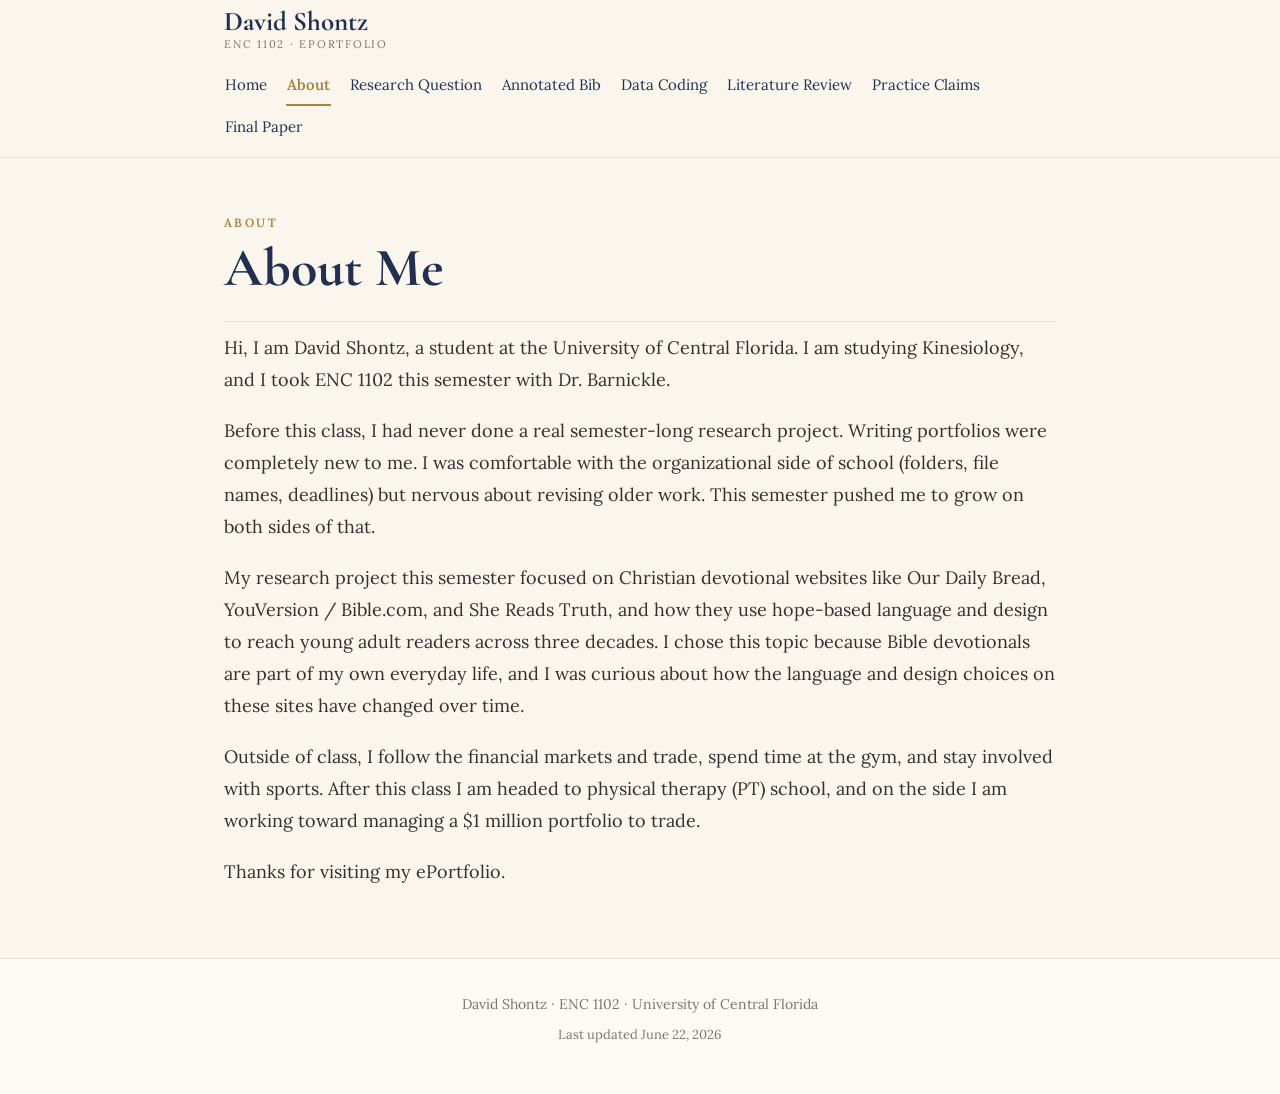
==== about.html @ 91d4ec8f "Update display name to David Shontz Co-Authored-By: Claude Opus 4.8 <noreply@anthropic.com>" ====
<!DOCTYPE html>
<html lang="en">
<head>
<meta charset="utf-8">
<meta name="viewport" content="width=device-width, initial-scale=1">
<title>About &middot; David Shontz ePortfolio</title>
<meta name="description" content="David Shontz ENC 1102 ePortfolio, University of Central Florida.">
<link rel="preconnect" href="https://fonts.googleapis.com">
<link rel="preconnect" href="https://fonts.gstatic.com" crossorigin>
<link href="https://fonts.googleapis.com/css2?family=Cormorant+Garamond:wght@500;600;700&family=Lora:ital,wght@0,400;0,500;0,600;1,400&display=swap" rel="stylesheet">
<link rel="stylesheet" href="styles.css">
</head>
<body>
<header class="site">
  <div class="wrap bar">
    <a class="brand" href="index.html">David&nbsp;Shontz<span>ENC 1102 &middot; ePortfolio</span></a>
    <nav><a href="index.html">Home</a>
      <a href="about.html" class="active">About</a>
      <a href="research-question.html">Research Question</a>
      <a href="annotated-bibliography.html">Annotated Bib</a>
      <a href="data-coding.html">Data Coding</a>
      <a href="literature-review.html">Literature Review</a>
      <a href="practice-claims.html">Practice Claims</a>
      <a href="final-paper.html">Final Paper</a></nav>
  </div>
</header>
<main class="wrap">

<section class="hero">
  <p class="eyebrow">About</p>
  <h1>About Me</h1>
</section>
<section>
  <p>Hi, I am David Shontz, a student at the University of Central Florida. I am studying Kinesiology, and I took ENC 1102 this semester with Dr. Barnickle.</p>
  <p>Before this class, I had never done a real semester-long research project. Writing portfolios were completely new to me. I was comfortable with the organizational side of school (folders, file names, deadlines) but nervous about revising older work. This semester pushed me to grow on both sides of that.</p>
  <p>My research project this semester focused on Christian devotional websites like Our Daily Bread, YouVersion / Bible.com, and She Reads Truth, and how they use hope-based language and design to reach young adult readers across three decades. I chose this topic because Bible devotionals are part of my own everyday life, and I was curious about how the language and design choices on these sites have changed over time.</p>
  <p>Outside of class, I follow the financial markets and trade, spend time at the gym, and stay involved with sports. After this class I am headed to physical therapy (PT) school, and on the side I am working toward managing a $1 million portfolio to trade.</p>
  <p>Thanks for visiting my ePortfolio.</p>
</section>

</main>
<footer class="site-footer">
  <div class="wrap">
    <p>David Shontz &middot; ENC 1102 &middot; University of Central Florida</p>
    <p class="updated">Last updated June 22, 2026</p>
  </div>
</footer>
</body>
</html>
---- styles.css ----
:root{
  --bg:#FAF6EE;          /* soft cream */
  --surface:#FFFFFF;
  --ink:#33312E;
  --navy:#22304F;        /* deep navy headings */
  --navy-deep:#1A2540;
  --gold:#A9823F;        /* muted gold accent */
  --muted:#7A756C;
  --border:#E7E0D2;      /* light grey/tan */
  --maxw:880px;
}
*{box-sizing:border-box}
html{scroll-behavior:smooth}
body{margin:0;background:var(--bg);color:var(--ink);
  font-family:Lora,Georgia,'Times New Roman',serif;
  font-size:18px;line-height:1.78;-webkit-font-smoothing:antialiased}
.wrap{max-width:var(--maxw);margin:0 auto;padding:0 24px}

header.site{position:sticky;top:0;z-index:50;
  background:rgba(250,246,238,.94);backdrop-filter:saturate(120%) blur(6px);
  border-bottom:1px solid var(--border)}
.bar{display:flex;align-items:center;justify-content:space-between;gap:16px;
  min-height:70px;flex-wrap:wrap;padding-top:8px;padding-bottom:8px}
.brand{display:flex;flex-direction:column;text-decoration:none;color:var(--navy);
  font-family:'Cormorant Garamond',serif;font-weight:700;font-size:27px;line-height:1.02}
.brand span{font-family:Lora,serif;font-weight:400;font-size:11px;letter-spacing:.16em;
  text-transform:uppercase;color:var(--muted);margin-top:3px}
nav{display:flex;flex-wrap:wrap;gap:2px 18px}
nav a{text-decoration:none;color:var(--navy);font-size:15px;padding:6px 1px;
  border-bottom:2px solid transparent;transition:color .15s,border-color .15s}
nav a:hover{color:var(--gold)}
nav a.active{color:var(--gold);border-bottom-color:var(--gold);font-weight:600}

h1{font-family:'Cormorant Garamond',serif;color:var(--navy);font-weight:700;
  font-size:clamp(34px,6vw,54px);line-height:1.06;margin:.1em 0 .12em}
h2{font-family:'Cormorant Garamond',serif;color:var(--navy);font-weight:600;
  font-size:clamp(25px,4vw,34px);margin:1.5em 0 .35em}
h3{font-family:Lora,serif;color:var(--navy);font-weight:600;font-size:21px;margin:1.1em 0 .25em}
p{margin:.5em 0 1.05em}
a{color:var(--gold)}

.hero{padding:54px 0 18px;border-bottom:1px solid var(--border);margin-bottom:10px}
.eyebrow{font-size:12px;letter-spacing:.2em;text-transform:uppercase;color:var(--gold);
  font-weight:600;margin:0 0 .4em}
.lede{font-size:20px;color:var(--ink)}

.section-label{font-size:12px;letter-spacing:.18em;text-transform:uppercase;
  color:var(--gold);font-weight:600;margin:1.4em 0 .2em}

.outcomes h2{margin-top:.6em}
.outcome{background:var(--surface);border:1px solid var(--border);
  border-left:4px solid var(--gold);border-radius:12px;padding:6px 24px 14px;margin:16px 0;
  box-shadow:0 1px 2px rgba(34,48,79,.04)}

.outcome-tags{display:inline-block;font-size:14px;color:var(--muted);background:var(--surface);
  border:1px solid var(--border);border-radius:999px;padding:6px 16px;margin:.2em 0 1.1em}

.callout{background:#F4ECD9;border-left:4px solid var(--navy);border-radius:12px;
  padding:20px 24px;margin:16px 0;font-family:'Cormorant Garamond',serif;
  font-size:23px;line-height:1.35;color:var(--navy)}

.artifacts{margin-top:1.5em}
.files{list-style:none;padding:0;margin:.3em 0 0;display:flex;flex-direction:column;gap:13px}
.files li{display:flex;align-items:center;gap:14px;flex-wrap:wrap}
.btn{display:inline-flex;align-items:center;gap:6px;text-decoration:none;
  background:var(--navy);color:#FBF7EF;font-size:15px;font-weight:600;
  padding:11px 18px;border-radius:9px;border:1px solid var(--navy-deep);transition:.15s}
.btn:hover{background:var(--gold);border-color:var(--gold);color:#fff}
.file-note{color:var(--muted);font-size:15px}

.reflect{display:grid;grid-template-columns:1fr 1fr;gap:16px;margin-top:1.5em}
.reflect .box{background:var(--surface);border:1px solid var(--border);
  border-radius:12px;padding:8px 22px 16px;box-shadow:0 1px 2px rgba(34,48,79,.04)}
.reflect h3{margin:.9em 0 .3em;font-family:Lora,serif;font-size:14px;letter-spacing:.05em;
  text-transform:uppercase;color:var(--gold)}
@media(max-width:640px){.reflect{grid-template-columns:1fr}}

section{margin-bottom:10px}
.site-footer{margin-top:70px;border-top:1px solid var(--border);background:rgba(255,255,255,.45)}
.site-footer .wrap{padding-top:26px;padding-bottom:34px;text-align:center;
  color:var(--muted);font-size:14px}
.site-footer .updated{font-size:13px;margin-top:-8px}
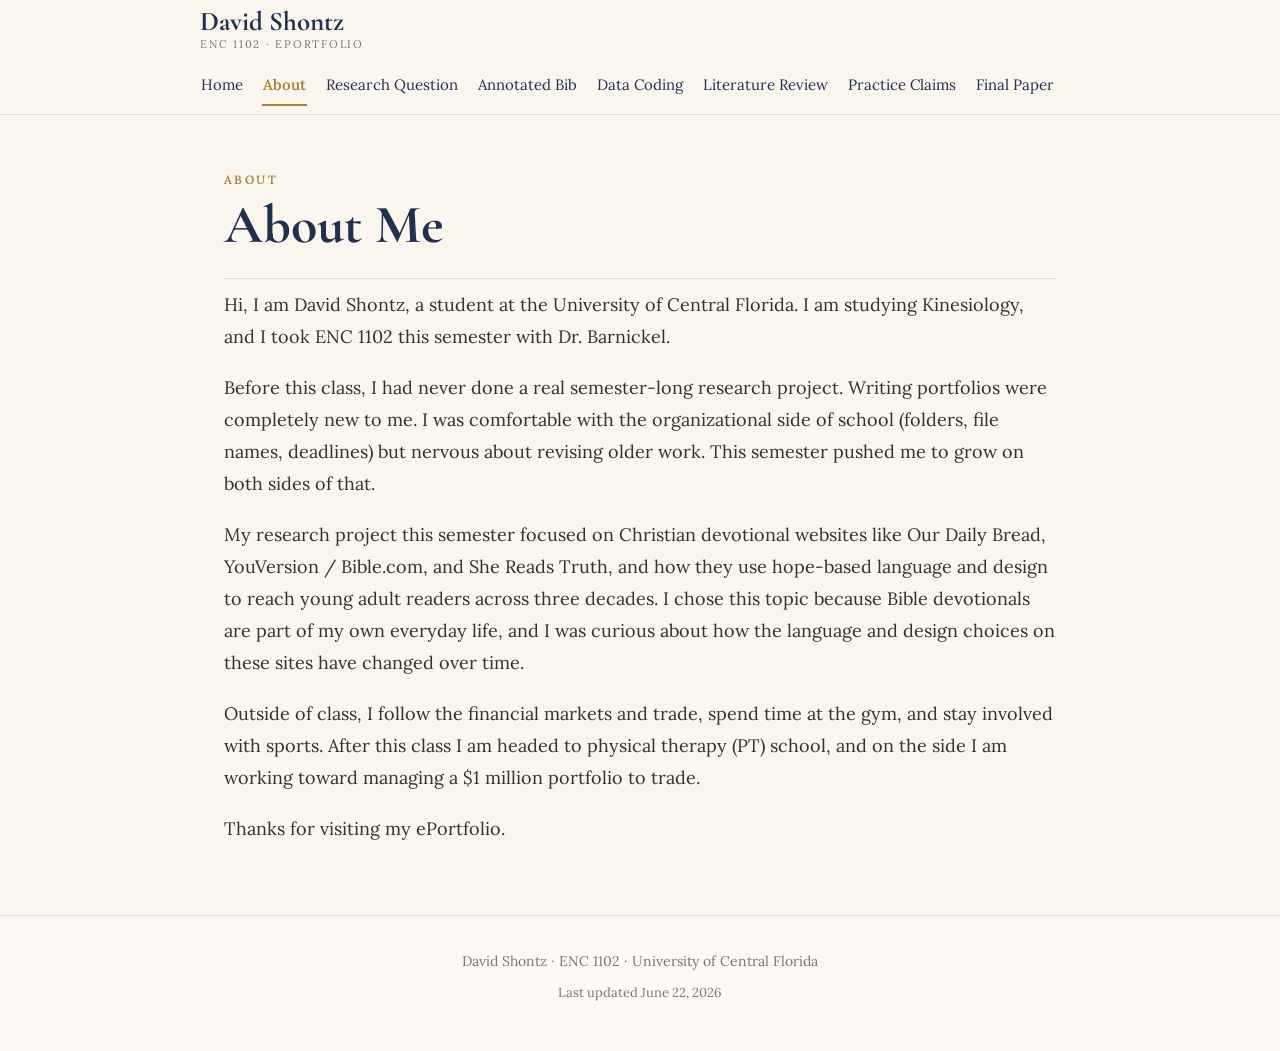
==== commit 8495ac60: "Add real instructor feedback (images + quotes), correct revision notes, three-part evidence structur" ====
--- a/about.html
+++ b/about.html
@@ -31,7 +31,7 @@
   <h1>About Me</h1>
 </section>
 <section>
-  <p>Hi, I am David Shontz, a student at the University of Central Florida. I am studying Kinesiology, and I took ENC 1102 this semester with Dr. Barnickle.</p>
+  <p>Hi, I am David Shontz, a student at the University of Central Florida. I am studying Kinesiology, and I took ENC 1102 this semester with Dr. Barnickel.</p>
   <p>Before this class, I had never done a real semester-long research project. Writing portfolios were completely new to me. I was comfortable with the organizational side of school (folders, file names, deadlines) but nervous about revising older work. This semester pushed me to grow on both sides of that.</p>
   <p>My research project this semester focused on Christian devotional websites like Our Daily Bread, YouVersion / Bible.com, and She Reads Truth, and how they use hope-based language and design to reach young adult readers across three decades. I chose this topic because Bible devotionals are part of my own everyday life, and I was curious about how the language and design choices on these sites have changed over time.</p>
   <p>Outside of class, I follow the financial markets and trade, spend time at the gym, and stay involved with sports. After this class I am headed to physical therapy (PT) school, and on the side I am working toward managing a $1 million portfolio to trade.</p>
--- a/styles.css
+++ b/styles.css
@@ -1,82 +1,49 @@
 :root{
-  --bg:#FAF6EE;          /* soft cream */
-  --surface:#FFFFFF;
-  --ink:#33312E;
-  --navy:#22304F;        /* deep navy headings */
-  --navy-deep:#1A2540;
-  --gold:#A9823F;        /* muted gold accent */
-  --muted:#7A756C;
-  --border:#E7E0D2;      /* light grey/tan */
-  --maxw:880px;
+  --bg:#FAF6EE; --surface:#FFFFFF; --ink:#33312E;
+  --navy:#22304F; --navy-deep:#1A2540; --gold:#A9823F;
+  --muted:#7A756C; --border:#E7E0D2; --maxw:880px;
 }
 *{box-sizing:border-box}
 html{scroll-behavior:smooth}
 body{margin:0;background:var(--bg);color:var(--ink);
-  font-family:Lora,Georgia,'Times New Roman',serif;
-  font-size:18px;line-height:1.78;-webkit-font-smoothing:antialiased}
+  font-family:Lora,Georgia,'Times New Roman',serif;font-size:18px;line-height:1.78;-webkit-font-smoothing:antialiased}
 .wrap{max-width:var(--maxw);margin:0 auto;padding:0 24px}
-
-header.site{position:sticky;top:0;z-index:50;
-  background:rgba(250,246,238,.94);backdrop-filter:saturate(120%) blur(6px);
-  border-bottom:1px solid var(--border)}
-.bar{display:flex;align-items:center;justify-content:space-between;gap:16px;
-  min-height:70px;flex-wrap:wrap;padding-top:8px;padding-bottom:8px}
+header.site{position:sticky;top:0;z-index:50;background:rgba(250,246,238,.94);
+  backdrop-filter:saturate(120%) blur(6px);border-bottom:1px solid var(--border)}
+.bar{display:flex;align-items:center;justify-content:space-between;gap:16px;min-height:70px;flex-wrap:wrap;padding:8px 0}
 .brand{display:flex;flex-direction:column;text-decoration:none;color:var(--navy);
   font-family:'Cormorant Garamond',serif;font-weight:700;font-size:27px;line-height:1.02}
-.brand span{font-family:Lora,serif;font-weight:400;font-size:11px;letter-spacing:.16em;
-  text-transform:uppercase;color:var(--muted);margin-top:3px}
+.brand span{font-family:Lora,serif;font-weight:400;font-size:11px;letter-spacing:.16em;text-transform:uppercase;color:var(--muted);margin-top:3px}
 nav{display:flex;flex-wrap:wrap;gap:2px 18px}
-nav a{text-decoration:none;color:var(--navy);font-size:15px;padding:6px 1px;
-  border-bottom:2px solid transparent;transition:color .15s,border-color .15s}
+nav a{text-decoration:none;color:var(--navy);font-size:15px;padding:6px 1px;border-bottom:2px solid transparent;transition:color .15s,border-color .15s}
 nav a:hover{color:var(--gold)}
 nav a.active{color:var(--gold);border-bottom-color:var(--gold);font-weight:600}
-
-h1{font-family:'Cormorant Garamond',serif;color:var(--navy);font-weight:700;
-  font-size:clamp(34px,6vw,54px);line-height:1.06;margin:.1em 0 .12em}
-h2{font-family:'Cormorant Garamond',serif;color:var(--navy);font-weight:600;
-  font-size:clamp(25px,4vw,34px);margin:1.5em 0 .35em}
+h1{font-family:'Cormorant Garamond',serif;color:var(--navy);font-weight:700;font-size:clamp(34px,6vw,54px);line-height:1.06;margin:.1em 0 .12em}
+h2{font-family:'Cormorant Garamond',serif;color:var(--navy);font-weight:600;font-size:clamp(25px,4vw,34px);margin:1.5em 0 .35em}
 h3{font-family:Lora,serif;color:var(--navy);font-weight:600;font-size:21px;margin:1.1em 0 .25em}
 p{margin:.5em 0 1.05em}
 a{color:var(--gold)}
-
 .hero{padding:54px 0 18px;border-bottom:1px solid var(--border);margin-bottom:10px}
-.eyebrow{font-size:12px;letter-spacing:.2em;text-transform:uppercase;color:var(--gold);
-  font-weight:600;margin:0 0 .4em}
-.lede{font-size:20px;color:var(--ink)}
-
-.section-label{font-size:12px;letter-spacing:.18em;text-transform:uppercase;
-  color:var(--gold);font-weight:600;margin:1.4em 0 .2em}
-
+.eyebrow{font-size:12px;letter-spacing:.2em;text-transform:uppercase;color:var(--gold);font-weight:600;margin:0 0 .4em}
+.lede{font-size:20px}
+.section-label{font-size:12px;letter-spacing:.18em;text-transform:uppercase;color:var(--gold);font-weight:600;margin:1.4em 0 .2em}
 .outcomes h2{margin-top:.6em}
-.outcome{background:var(--surface);border:1px solid var(--border);
-  border-left:4px solid var(--gold);border-radius:12px;padding:6px 24px 14px;margin:16px 0;
-  box-shadow:0 1px 2px rgba(34,48,79,.04)}
-
-.outcome-tags{display:inline-block;font-size:14px;color:var(--muted);background:var(--surface);
-  border:1px solid var(--border);border-radius:999px;padding:6px 16px;margin:.2em 0 1.1em}
-
-.callout{background:#F4ECD9;border-left:4px solid var(--navy);border-radius:12px;
-  padding:20px 24px;margin:16px 0;font-family:'Cormorant Garamond',serif;
-  font-size:23px;line-height:1.35;color:var(--navy)}
-
-.artifacts{margin-top:1.5em}
+.outcome{background:var(--surface);border:1px solid var(--border);border-left:4px solid var(--gold);border-radius:12px;padding:6px 24px 14px;margin:16px 0;box-shadow:0 1px 2px rgba(34,48,79,.04)}
+.outcome-tags{display:inline-block;font-size:14px;color:var(--muted);background:var(--surface);border:1px solid var(--border);border-radius:999px;padding:6px 16px;margin:.2em 0 1.1em}
+.callout{background:#F4ECD9;border-left:4px solid var(--navy);border-radius:12px;padding:20px 24px;margin:16px 0;font-family:'Cormorant Garamond',serif;font-size:23px;line-height:1.35;color:var(--navy)}
+.artifacts{margin-top:1.4em}
 .files{list-style:none;padding:0;margin:.3em 0 0;display:flex;flex-direction:column;gap:13px}
 .files li{display:flex;align-items:center;gap:14px;flex-wrap:wrap}
-.btn{display:inline-flex;align-items:center;gap:6px;text-decoration:none;
-  background:var(--navy);color:#FBF7EF;font-size:15px;font-weight:600;
-  padding:11px 18px;border-radius:9px;border:1px solid var(--navy-deep);transition:.15s}
+.btn{display:inline-flex;align-items:center;gap:6px;text-decoration:none;background:var(--navy);color:#FBF7EF;font-size:15px;font-weight:600;padding:11px 18px;border-radius:9px;border:1px solid var(--navy-deep);transition:.15s}
 .btn:hover{background:var(--gold);border-color:var(--gold);color:#fff}
 .file-note{color:var(--muted);font-size:15px}
-
-.reflect{display:grid;grid-template-columns:1fr 1fr;gap:16px;margin-top:1.5em}
-.reflect .box{background:var(--surface);border:1px solid var(--border);
-  border-radius:12px;padding:8px 22px 16px;box-shadow:0 1px 2px rgba(34,48,79,.04)}
-.reflect h3{margin:.9em 0 .3em;font-family:Lora,serif;font-size:14px;letter-spacing:.05em;
-  text-transform:uppercase;color:var(--gold)}
-@media(max-width:640px){.reflect{grid-template-columns:1fr}}
-
+.pending{color:var(--muted);font-style:italic;font-size:15px}
+.feedback-fig{max-width:560px;margin:16px 0;border:1px solid var(--border);border-radius:12px;overflow:hidden;background:var(--surface);box-shadow:0 1px 2px rgba(34,48,79,.05)}
+.feedback-fig img{display:block;width:100%;height:auto;border-bottom:1px solid var(--border)}
+.feedback-fig figcaption{padding:12px 18px}
+.feedback-fig .q,blockquote.fb .q{display:block;font-style:italic;color:#3a3a3a;margin:.25em 0}
+blockquote.fb{margin:.6em 0;padding:10px 18px;border-left:3px solid var(--gold);background:var(--surface);border-radius:0 10px 10px 0}
 section{margin-bottom:10px}
 .site-footer{margin-top:70px;border-top:1px solid var(--border);background:rgba(255,255,255,.45)}
-.site-footer .wrap{padding-top:26px;padding-bottom:34px;text-align:center;
-  color:var(--muted);font-size:14px}
+.site-footer .wrap{padding:26px 24px 34px;text-align:center;color:var(--muted);font-size:14px}
 .site-footer .updated{font-size:13px;margin-top:-8px}
